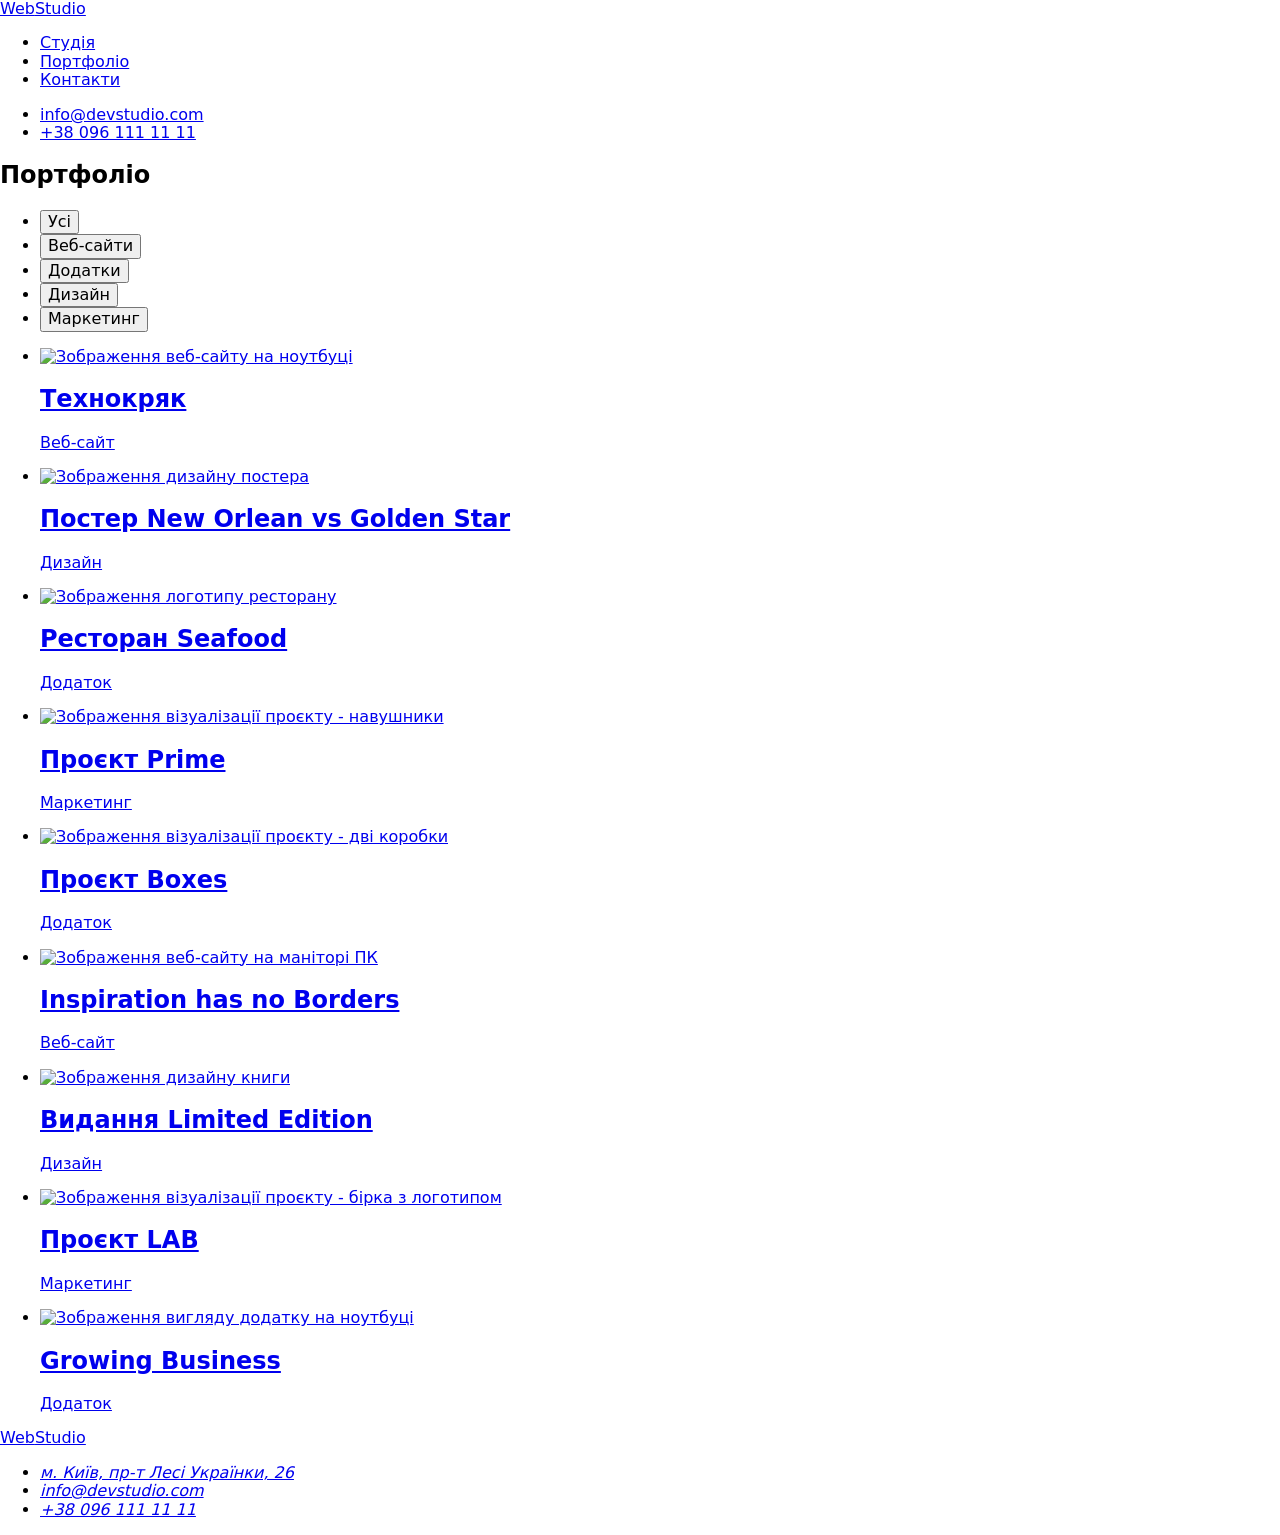
==== portfolio.html @ f7d29c05 "Create portfolio.html" ====
<!DOCTYPE html>
<html lang="uk">
  <head>
    <meta charset="UTF-8" />
    <meta http-equiv="X-UA-Compatible" content="IE=edge" />
    <meta name="viewport" content="width=device-width, initial-scale=1.0" />
    <title>Веб-студія сторінка портфоліо</title>
    <link
      href="https://fonts.googleapis.com/css2?family=Raleway:wght@700&family=Roboto:wght@400;500;700;900&display=swap"
      rel="stylesheet"
    />
    <link
      rel="stylesheet"
      href="https://cdnjs.cloudflare.com/ajax/libs/modern-normalize/1.1.0/modern-normalize.min.css"
      integrity="sha512-wpPYUAdjBVSE4KJnH1VR1HeZfpl1ub8YT/NKx4PuQ5NmX2tKuGu6U/JRp5y+Y8XG2tV+wKQpNHVUX03MfMFn9Q=="
      crossorigin="anonymous"
      referrerpolicy="no-referrer"
    />
    <link rel="stylesheet" href="./css/styles.css" />
  </head>
  <body>
    <header class="header">
      <div class="container site-header">
        <nav class="nav">
          <a href="./index.html" class="logo">Web<span class="logo-header">Studio</span></a>
          <ul class="site-nav">
            <li class="item"><a href="./index.html" class="link">Студія</a></li>
            <li class="item"><a href="./portfolio.html" class="link current">Портфоліо</a></li>
            <li class="item"><a href="#" class="link">Контакти</a></li>
          </ul>
        </nav>
        <ul class="header-contacts">
          <li class="item">
            <a href="mailto:info@devstudio.com" class="contacts">info@devstudio.com</a>
          </li>
          <li class="item"><a href="tel:+380961111111" class="contacts">+38 096 111 11 11</a></li>
        </ul>
      </div>
    </header>
    <main>
      <section class="section">
        <div class="container">
          <h1 class="visually-hidden">Портфоліо</h1>
          <ul class="portfolio-filter">
            <li><button type="button" class="filter-button">Усі</button></li>
            <li><button type="button" class="filter-button">Веб-сайти</button></li>
            <li><button type="button" class="filter-button">Додатки</button></li>
            <li><button type="button" class="filter-button">Дизайн</button></li>
            <li><button type="button" class="filter-button">Маркетинг</button></li>
          </ul>
          <ul class="portfolio-list">
            <li class="portfolio-card">
              <a href="#">
                <img
                  src="./images/portfolio1.jpg"
                  alt="Зображення веб-сайту на ноутбуці"
                  width="370"
                />
                <div class="portfolio-card-bottom">
                  <h2 class="title">Технокряк</h2>
                  <p class="text">Веб-сайт</p>
                </div>
              </a>
            </li>
            <li class="portfolio-card">
              <a href="#">
                <img src="./images/portfolio2.jpg" alt="Зображення дизайну постера" width="370" />
                <div class="portfolio-card-bottom">
                  <h2 class="title">Постер New Orlean vs Golden Star</h2>
                  <p class="text">Дизайн</p>
                </div>
              </a>
            </li>
            <li class="portfolio-card">
              <a href="#">
                <img
                  src="./images/portfolio3.jpg"
                  alt="Зображення логотипу ресторану"
                  width="370"
                />
                <div class="portfolio-card-bottom">
                  <h2 class="title">Ресторан Seafood</h2>
                  <p class="text">Додаток</p>
                </div>
              </a>
            </li>
            <li class="portfolio-card">
              <a href="#">
                <img
                  src="./images/portfolio4.jpg"
                  alt="Зображення візуалізації проєкту - навушники"
                  width="370"
                />
                <div class="portfolio-card-bottom">
                  <h2 class="title">Проєкт Prime</h2>
                  <p class="text">Маркетинг</p>
                </div>
              </a>
            </li>
            <li class="portfolio-card">
              <a href="#">
                <img
                  src="./images/portfolio5.jpg"
                  alt="Зображення візуалізації проєкту - дві коробки"
                  width="370"
                />
                <div class="portfolio-card-bottom">
                  <h2 class="title">Проєкт Boxes</h2>
                  <p class="text">Додаток</p>
                </div>
              </a>
            </li>
            <li class="portfolio-card">
              <a href="#">
                <img
                  src="./images/portfolio6.jpg"
                  alt="Зображення веб-сайту на маніторі ПК"
                  width="370"
                />
                <div class="portfolio-card-bottom">
                  <h2 class="title">Inspiration has no Borders</h2>
                  <p class="text">Веб-сайт</p>
                </div>
              </a>
            </li>
            <li class="portfolio-card">
              <a href="#">
                <img src="./images/portfolio7.jpg" alt="Зображення дизайну книги" width="370" />
                <div class="portfolio-card-bottom">
                  <h2 class="title">Видання Limited Edition</h2>
                  <p class="text">Дизайн</p>
                </div>
              </a>
            </li>
            <li class="portfolio-card">
              <a href="#">
                <img
                  src="./images/portfolio8.jpg"
                  alt="Зображення візуалізації проєкту - бірка з логотипом"
                  width="370"
                />
                <div class="portfolio-card-bottom">
                  <h2 class="title">Проєкт LAB</h2>
                  <p class="text">Маркетинг</p>
                </div>
              </a>
            </li>
            <li class="portfolio-card">
              <a href="#">
                <img
                  src="./images/portfolio9.jpg"
                  alt="Зображення вигляду додатку на ноутбуці"
                  width="370"
                />
                <div class="portfolio-card-bottom">
                  <h2 class="title">Growing Business</h2>
                  <p class="text">Додаток</p>
                </div>
              </a>
            </li>
          </ul>
        </div>
      </section>
    </main>
    <footer>
      <div class="container">
        <a href="./index.html" class="logo">Web<span class="logo-footer">Studio</span></a>
        <address>
          <ul class="footer-contacts">
            <li>
              <a
                href="https://goo.gl/maps/CPtrU1FHBa2aNyZL9"
                target="_blank"
                rel="noopener noreferrer nofollow"
                class="address"
                >м. Київ, пр-т Лесі Українки, 26
              </a>
            </li>
            <li>
              <a href="mailto:info@devstudio.com" class="mailo">info@devstudio.com</a>
            </li>
            <li>
              <a href="tel:+380961111111" class="tel">+38 096 111 11 11</a>
            </li>
          </ul>
        </address>
      </div>
    </footer>
  </body>
</html>
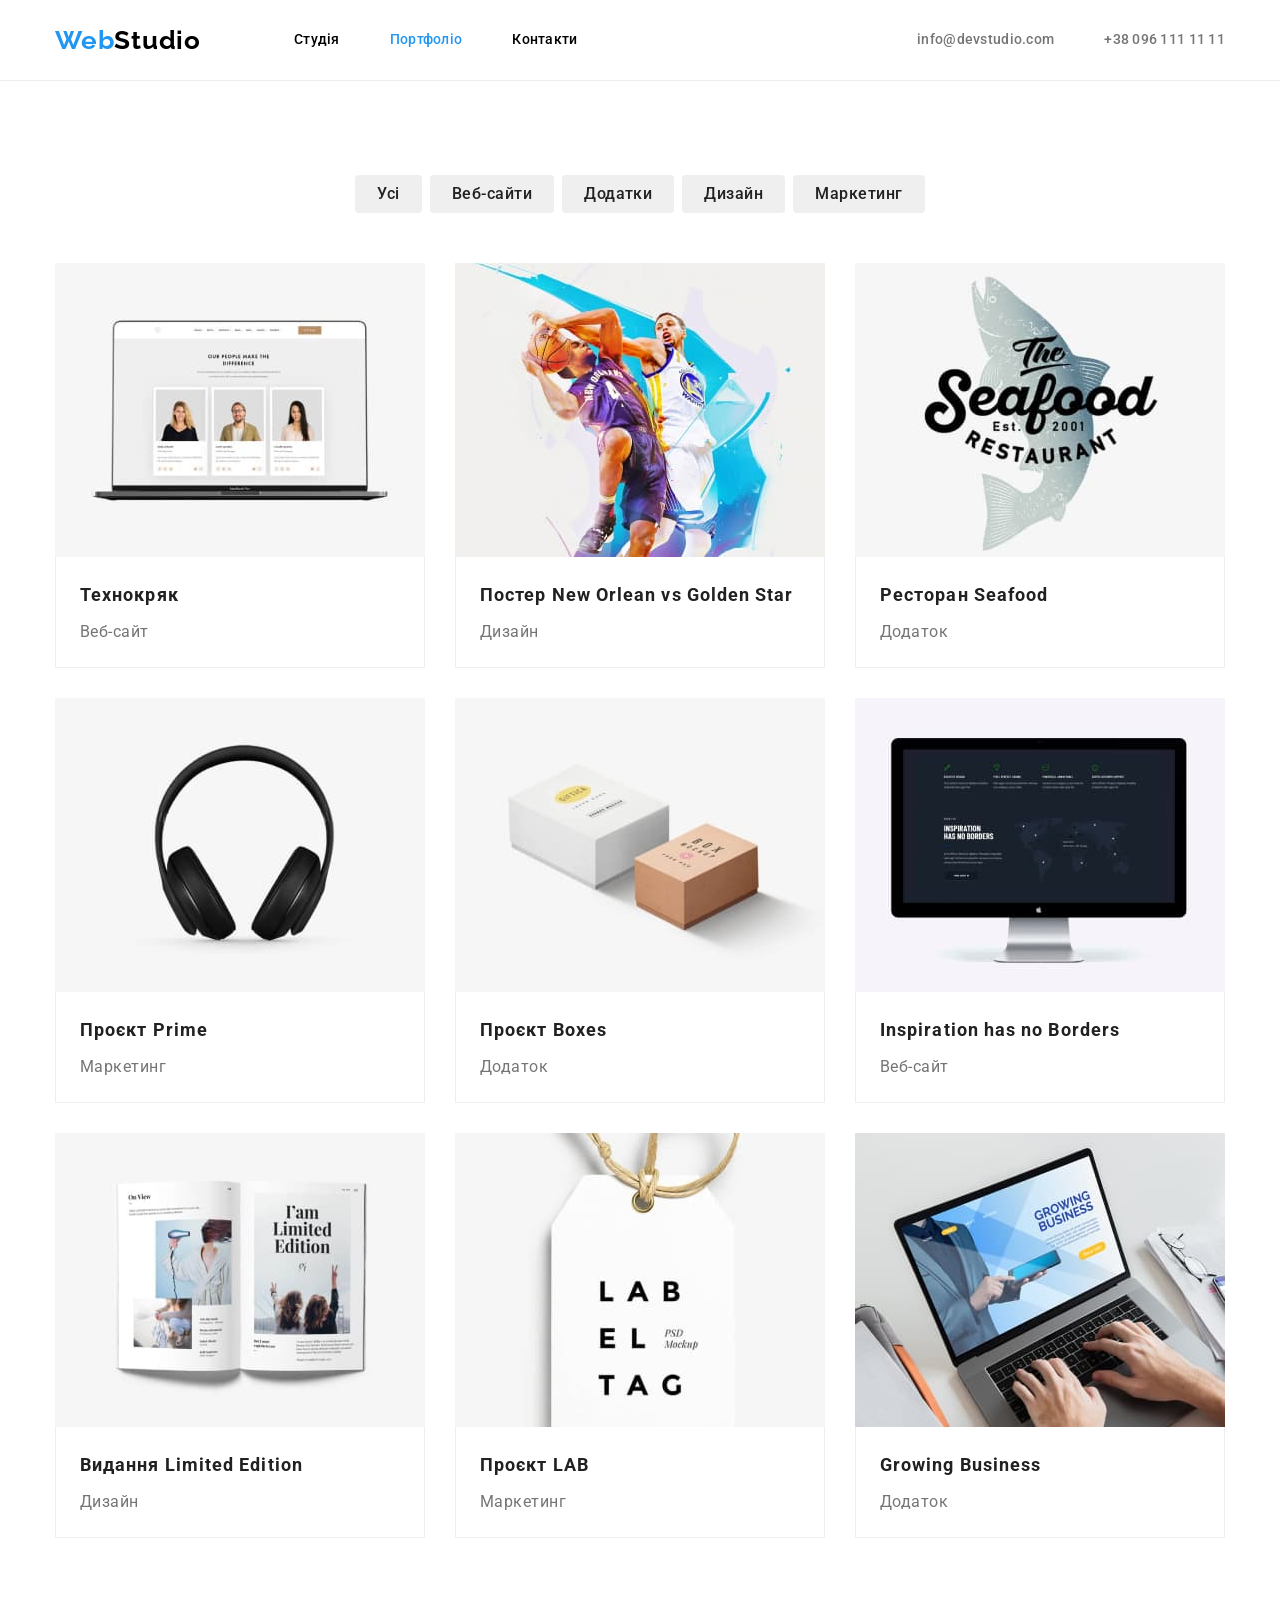
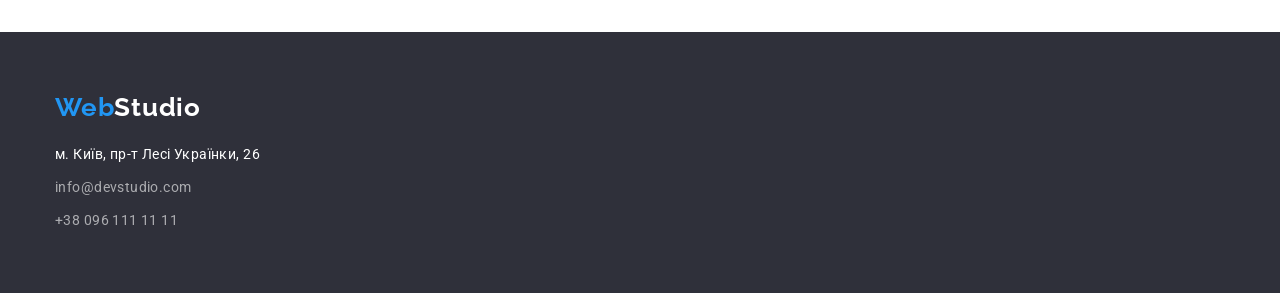
==== commit e86b6bce: "Update portfolio.html" ====
--- a/portfolio.html
+++ b/portfolio.html
@@ -50,7 +50,7 @@
           </ul>
           <ul class="portfolio-list">
             <li class="portfolio-card">
-              <a href="#">
+              <a href="#" class="portfolio-card-link">
                 <img
                   src="./images/portfolio1.jpg"
                   alt="Зображення веб-сайту на ноутбуці"
@@ -63,7 +63,7 @@
               </a>
             </li>
             <li class="portfolio-card">
-              <a href="#">
+              <a href="#" class="portfolio-card-link">
                 <img src="./images/portfolio2.jpg" alt="Зображення дизайну постера" width="370" />
                 <div class="portfolio-card-bottom">
                   <h2 class="title">Постер New Orlean vs Golden Star</h2>
@@ -72,7 +72,7 @@
               </a>
             </li>
             <li class="portfolio-card">
-              <a href="#">
+              <a href="#" class="portfolio-card-link">
                 <img
                   src="./images/portfolio3.jpg"
                   alt="Зображення логотипу ресторану"
@@ -85,7 +85,7 @@
               </a>
             </li>
             <li class="portfolio-card">
-              <a href="#">
+              <a href="#" class="portfolio-card-link">
                 <img
                   src="./images/portfolio4.jpg"
                   alt="Зображення візуалізації проєкту - навушники"
@@ -98,7 +98,7 @@
               </a>
             </li>
             <li class="portfolio-card">
-              <a href="#">
+              <a href="#" class="portfolio-card-link">
                 <img
                   src="./images/portfolio5.jpg"
                   alt="Зображення візуалізації проєкту - дві коробки"
@@ -111,7 +111,7 @@
               </a>
             </li>
             <li class="portfolio-card">
-              <a href="#">
+              <a href="#" class="portfolio-card-link">
                 <img
                   src="./images/portfolio6.jpg"
                   alt="Зображення веб-сайту на маніторі ПК"
@@ -124,7 +124,7 @@
               </a>
             </li>
             <li class="portfolio-card">
-              <a href="#">
+              <a href="#" class="portfolio-card-link">
                 <img src="./images/portfolio7.jpg" alt="Зображення дизайну книги" width="370" />
                 <div class="portfolio-card-bottom">
                   <h2 class="title">Видання Limited Edition</h2>
@@ -133,7 +133,7 @@
               </a>
             </li>
             <li class="portfolio-card">
-              <a href="#">
+              <a href="#" class="portfolio-card-link">
                 <img
                   src="./images/portfolio8.jpg"
                   alt="Зображення візуалізації проєкту - бірка з логотипом"
@@ -146,7 +146,7 @@
               </a>
             </li>
             <li class="portfolio-card">
-              <a href="#">
+              <a href="#" class="portfolio-card-link">
                 <img
                   src="./images/portfolio9.jpg"
                   alt="Зображення вигляду додатку на ноутбуці"
--- a/css/styles.css
+++ b/css/styles.css
@@ -0,0 +1,448 @@
+/* common css */
+
+
+:root {
+    --accent-color: #2196F3;
+    --main-color-text: #212121;
+    --secondary-color-text: #757575;
+    --logo-color-text: #000000;
+    --white-color-text: #FFFFFF;
+    --main-color-bg: #FFFFFF;
+    --secondary-color-bg: #F5F4FA;
+    --footer-color-bg: #2F303A;
+    --active-button: #188CE8;
+    --card-border-color: #EEEEEE;
+    --hero-color-bg: #C4C4C4;
+    --contacts-footer: rgba(255, 255, 255, 0.6);
+}
+
+body {
+    font-family: 'Roboto', sans-serif;
+    background-color: var(--main-color-bg);
+    color: var(--secondary-color-text)
+}
+
+/* reset */
+p,
+h1,
+h2,
+h3,
+h4,
+h5,
+h6 {
+    margin: 0;
+}
+
+ul,
+ol {
+    margin: 0;
+    padding-left: 0;
+}
+
+img {
+    display: block;
+    max-width: 100%;
+    height: auto;
+}
+/* ----- */
+
+.container {
+    width: 1200px;
+    padding-left: 15px;
+    padding-right: 15px;
+    margin: 0 auto;
+}
+
+.logo {
+    font-family: 'Raleway';
+    font-style: normal;
+    font-weight: 700;
+    font-size: 26px;
+    line-height: 1.19;
+    letter-spacing: 0.03em;
+    color: var(--accent-color);
+}
+.logo-header {
+    color: var(--logo-color-text);
+}
+.logo-footer {
+    color: var(--white-color-text);
+}
+
+.visually-hidden {
+    position: absolute;
+    white-space: nowrap;
+    width: 1px;
+    height: 1px;
+    overflow: hidden;
+    border: 0;
+    padding: 0;
+    clip: rect(0 0 0 0);
+    clip-path: inset(50%);
+    margin: -1px;
+}
+
+ul {
+    list-style: none;
+}
+
+a {
+    text-decoration: none;
+}
+
+button {
+    display: inline-block;
+    border-radius: 4px;
+    font-family: inherit;
+    cursor: pointer;
+    border: transparent;
+}
+
+.section {
+    padding-top: 94px;
+    padding-bottom: 94px;
+}
+
+
+/* site nav */
+
+
+.link {
+    font-style: normal;
+    font-weight: 500;
+    font-size: 14px;
+    line-height: 1.14;
+    letter-spacing: 0.02em;
+}
+
+.nav {
+    display: flex;
+    align-items: center;
+}
+
+.site-nav {
+    display: flex;
+    margin-left: 93px;
+    
+}
+
+.site-nav .item {
+    margin-right: 50px;
+}
+
+.site-nav .item:last-child {
+    margin-right: 0;
+}
+
+.site-nav .link {
+    display: block;
+    padding-top: 32px;
+    padding-bottom: 32px;
+    color: var(--logo-color-text);
+}
+
+.site-nav .link:hover,
+.site-nav .link:focus {
+    color: var(--accent-color);
+}
+
+.site-nav .link.current {
+    color: var(--accent-color);
+} 
+
+.header {
+    border-bottom: 1px solid #ECECEC;
+}
+
+.site-header {
+    display: flex; 
+}
+
+.header-contacts {
+    display: flex;
+    margin-left: auto;
+}
+
+.header-contacts .item:not(:last-child) {
+    margin-right: 50px;
+}
+
+.header-contacts .contacts {
+    display: block;
+    padding-top: 32px;
+    padding-bottom: 32px;
+    font-style: normal;
+    font-weight: 500;
+    font-size: 14px;
+    line-height: 1.14;
+    letter-spacing: 0.02em;
+    color: var(--secondary-color-text);
+}
+.header-contacts .contacts:hover,
+.header-contacts .contacts:focus {
+    color: var(--accent-color);
+}
+
+footer {
+    padding-top: 60px;
+    padding-bottom: 60px;
+    background-color: var(--footer-color-bg);
+}
+
+address {
+    margin-top: 20px;
+    font-style: normal;
+}
+
+.footer-contacts .address {
+    font-size: 14px;
+    line-height: 1.71;
+    letter-spacing: 0.03em;
+    color: var(--white-color-text);
+}
+
+.footer-contacts .address:hover,
+.footer-contacts .address:focus {
+    color: var(--accent-color);
+}
+
+.footer-contacts .mailo,
+.footer-contacts .tel {
+    display: block;
+    margin-top: 9px;
+    font-size: 14px;
+    line-height: 1.71;
+    letter-spacing: 0.03em;
+    color: var(--contacts-footer);
+}
+
+.footer-contacts .mailo:hover,
+.footer-contacts .mailo:focus {
+    color: var(--accent-color);
+}
+
+.footer-contacts .tel:hover,
+.footer-contacts .tel:focus {
+    color: var(--accent-color);
+}
+
+.footer {
+    display: flex;
+    align-items: center;
+
+}
+
+.socials {
+    margin-left: 70px;
+}
+
+.socials-invite {
+    margin-bottom: 20px;
+    font-style: normal;
+    font-weight: 700;
+    font-size: 14px;
+    line-height: 16px;
+    letter-spacing: 0.03em;
+    text-transform: uppercase;
+    color: var(--white-color-text)
+}
+
+.socials-list {
+    display: flex;
+    gap: 10px;
+}
+
+/* index.html css */
+
+.hero {
+    text-align: center;   
+}
+
+.hero > .overlay {
+    max-width: 1600px;
+    min-height: 600px;
+    margin-left: auto;
+    margin-right: auto;
+    background: var(--hero-color-bg);
+    background-image: linear-gradient(to right, rgba(47, 48, 58, 0.4), rgba(47, 48, 58, 0.4)), url("../images/hero.jpg");     
+}
+
+.container.hero-center {
+    padding: 200px 0;
+    max-width: 696px;
+    
+}
+
+.hero-title {
+    margin-bottom: 30px;
+    font-style: normal;
+    font-weight: 900;
+    font-size: 44px;
+    line-height: 1.36;
+    letter-spacing: 0.06em;
+    text-transform: uppercase;
+    text-align: center;
+    color: var(--white-color-text);
+}
+
+.hero-button {
+    padding: 10px 32px;
+    font-style: normal;
+    font-weight: 700;
+    font-size: 16px;
+    line-height: 1.88; 
+    text-align: center;
+    letter-spacing: 0.06em;
+    background-color: var(--accent-color);
+    color: var(--white-color-text);
+}
+
+.hero-button:hover,
+.hero-button:focus {
+    background-color: var(--active-button);
+}
+
+.section-feutures {
+    padding-top: 94px;
+    padding-bottom: 0;
+}
+
+.section-title {
+    margin-bottom: 50px;
+    font-style: normal;
+    font-weight: 700;
+    font-size: 36px;
+    line-height: 1.17;
+    text-align: center;
+    letter-spacing: 0.03em;
+    color: var(--main-color-text);
+}
+
+.feutures-list {
+    display: flex;
+    justify-content: space-between;
+}
+
+.feutures-list-item {
+    max-width: 270px;
+}
+
+.feutures-list .title {
+    margin-bottom: 10px;
+    font-style: normal;
+    font-weight: 700;
+    font-size: 14px;
+    line-height: 1.14;
+    letter-spacing: 0.03em;
+    text-transform: uppercase;
+    color: var(--main-color-text);
+}
+
+.feutures-list .text {
+    font-size: 14px;
+    line-height: 1.71;
+    letter-spacing: 0.03em;
+}
+
+.presentation {
+    display: flex;
+    justify-content: space-between;
+}
+
+.team {
+    background-color: var(--secondary-color-bg);
+}
+
+.team-list {
+    display: flex;
+    gap: 30px
+}
+
+.team-member {
+    flex-basis: calc((100% - 90) / 4);
+    box-shadow: 0px 1px 3px rgba(0, 0, 0, 0.12), 0px 1px 1px rgba(0, 0, 0, 0.14), 0px 2px 1px rgba(0, 0, 0, 0.2);
+    border-radius: 0px 0px 4px 4px;
+    background-color: var(--main-color-bg);
+}
+
+.team-member-discr {
+    padding-top: 30px;
+    padding-bottom: 30px;
+}
+
+.team-list .title {
+    margin-bottom: 10px;
+    font-style: normal;
+    font-weight: 500;
+    font-size: 16px;
+    line-height: 19px;
+    text-align: center;
+    letter-spacing: 0.03em;
+    color: var(--main-color-text);
+}
+
+.team-list .text {
+    font-size: 16px;
+    line-height: 19px;
+    text-align: center;
+    letter-spacing: 0.03em;
+}
+
+/* portfolio.html css */
+
+.portfolio-filter {
+    display: flex;
+    justify-content: center;
+    gap: 8px;
+    margin-bottom: 50px;   
+}
+
+.filter-button {
+    padding: 6px 22px;
+    font-style: normal;
+    font-weight: 500;
+    font-size: 16px;
+    line-height: 1.63;
+    text-align: center;
+    letter-spacing: 0.03em;
+    color: var(--main-color-text);
+}
+
+.filter-button:hover,
+.filter-button:focus {
+    background-color: var(--accent-color);
+    color: var(--white-color-text);
+}
+
+.portfolio-list {
+    display: flex;
+    flex-wrap: wrap;
+    gap: 30px;
+}
+
+.portfolio-card {
+    flex-basis: calc((100% - 60px) / 3);
+}
+
+.portfolio-list .title {
+    margin-bottom: 4px;
+    font-weight: 700;
+    font-size: 18px;
+    line-height: 2.00;
+    letter-spacing: 0.06em;
+    color: var(--main-color-text);
+}
+
+.portfolio-list .text {
+    font-size: 16px;
+    line-height: 1.88;
+    letter-spacing: 0.03em;
+    color: var(--secondary-color-text);
+}
+
+.portfolio-card-bottom {
+    padding: 20px 24px;
+    border-left: 1px solid var(--card-border-color);
+    border-right: 1px solid var(--card-border-color);
+    border-bottom: 1px solid var(--card-border-color);
+}
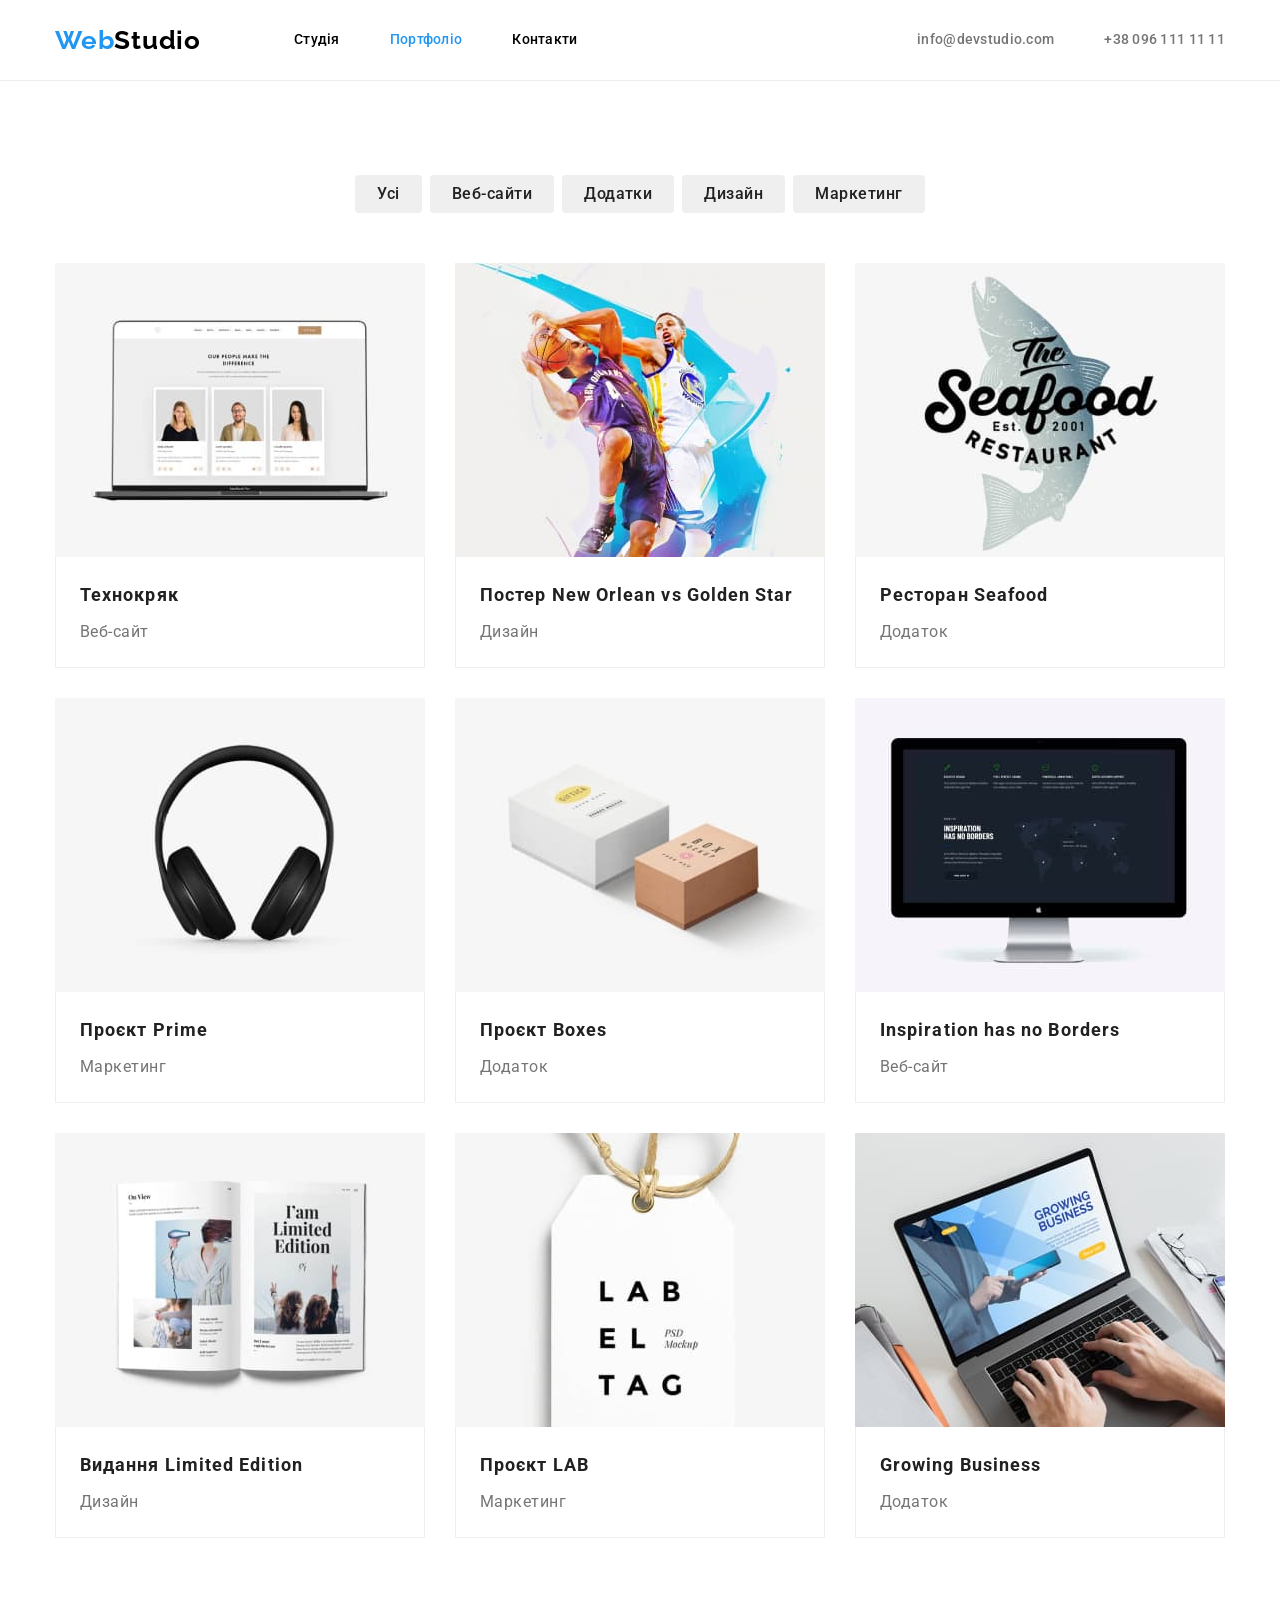
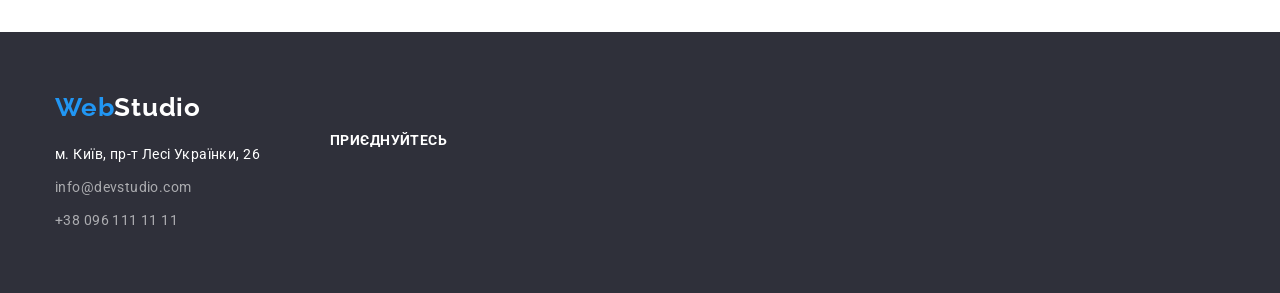
==== commit b5838e6b: "Update portfolio.html" ====
--- a/portfolio.html
+++ b/portfolio.html
@@ -51,11 +51,7 @@
           <ul class="portfolio-list">
             <li class="portfolio-card">
               <a href="#" class="portfolio-card-link">
-                <img
-                  src="./images/portfolio1.jpg"
-                  alt="Зображення веб-сайту на ноутбуці"
-                  width="370"
-                />
+                <img src="./images/portfolio1.jpg" alt="Зображення веб-сайту на ноутбуці" width="370" />
                 <div class="portfolio-card-bottom">
                   <h2 class="title">Технокряк</h2>
                   <p class="text">Веб-сайт</p>
@@ -73,11 +69,7 @@
             </li>
             <li class="portfolio-card">
               <a href="#" class="portfolio-card-link">
-                <img
-                  src="./images/portfolio3.jpg"
-                  alt="Зображення логотипу ресторану"
-                  width="370"
-                />
+                <img src="./images/portfolio3.jpg" alt="Зображення логотипу ресторану" width="370" />
                 <div class="portfolio-card-bottom">
                   <h2 class="title">Ресторан Seafood</h2>
                   <p class="text">Додаток</p>
@@ -86,11 +78,7 @@
             </li>
             <li class="portfolio-card">
               <a href="#" class="portfolio-card-link">
-                <img
-                  src="./images/portfolio4.jpg"
-                  alt="Зображення візуалізації проєкту - навушники"
-                  width="370"
-                />
+                <img src="./images/portfolio4.jpg" alt="Зображення візуалізації проєкту - навушники" width="370" />
                 <div class="portfolio-card-bottom">
                   <h2 class="title">Проєкт Prime</h2>
                   <p class="text">Маркетинг</p>
@@ -99,11 +87,7 @@
             </li>
             <li class="portfolio-card">
               <a href="#" class="portfolio-card-link">
-                <img
-                  src="./images/portfolio5.jpg"
-                  alt="Зображення візуалізації проєкту - дві коробки"
-                  width="370"
-                />
+                <img src="./images/portfolio5.jpg" alt="Зображення візуалізації проєкту - дві коробки" width="370" />
                 <div class="portfolio-card-bottom">
                   <h2 class="title">Проєкт Boxes</h2>
                   <p class="text">Додаток</p>
@@ -112,11 +96,7 @@
             </li>
             <li class="portfolio-card">
               <a href="#" class="portfolio-card-link">
-                <img
-                  src="./images/portfolio6.jpg"
-                  alt="Зображення веб-сайту на маніторі ПК"
-                  width="370"
-                />
+                <img src="./images/portfolio6.jpg" alt="Зображення веб-сайту на маніторі ПК" width="370" />
                 <div class="portfolio-card-bottom">
                   <h2 class="title">Inspiration has no Borders</h2>
                   <p class="text">Веб-сайт</p>
@@ -147,11 +127,7 @@
             </li>
             <li class="portfolio-card">
               <a href="#" class="portfolio-card-link">
-                <img
-                  src="./images/portfolio9.jpg"
-                  alt="Зображення вигляду додатку на ноутбуці"
-                  width="370"
-                />
+                <img src="./images/portfolio9.jpg" alt="Зображення вигляду додатку на ноутбуці" width="370" />
                 <div class="portfolio-card-bottom">
                   <h2 class="title">Growing Business</h2>
                   <p class="text">Додаток</p>
@@ -163,27 +139,62 @@
       </section>
     </main>
     <footer>
-      <div class="container">
-        <a href="./index.html" class="logo">Web<span class="logo-footer">Studio</span></a>
-        <address>
-          <ul class="footer-contacts">
-            <li>
-              <a
-                href="https://goo.gl/maps/CPtrU1FHBa2aNyZL9"
-                target="_blank"
-                rel="noopener noreferrer nofollow"
-                class="address"
-                >м. Київ, пр-т Лесі Українки, 26
-              </a>
-            </li>
-            <li>
-              <a href="mailto:info@devstudio.com" class="mailo">info@devstudio.com</a>
-            </li>
-            <li>
-              <a href="tel:+380961111111" class="tel">+38 096 111 11 11</a>
-            </li>
-          </ul>
-        </address>
+      <div class="container footer">
+        <div>
+          <a href="./index.html" class="logo">Web<span class="logo-footer">Studio</span></a>
+          <address>
+            <ul class="footer-contacts">
+              <li>
+                <a
+                  href="https://goo.gl/maps/CPtrU1FHBa2aNyZL9"
+                  target="_blank"
+                  rel="noopener noreferrer nofollow"
+                  class="contacts address"
+                  >м. Київ, пр-т Лесі Українки, 26
+                </a>
+              </li>
+              <li>
+                <a href="mailto:info@devstudio.com" class="contacts mailo">info@devstudio.com</a>
+              </li>
+              <li>
+                <a href="tel:+380961111111" class="contacts tel">+38 096 111 11 11</a>
+              </li>
+            </ul>
+          </address>
+        </div>
+        <div class="socials">
+          <p class="socials-invite">Приєднуйтесь</p>
+          <ul class="socials-list">
+            <li class="cosials-item-footer">
+              <a href="#" aria-label="Посилання на Instagram" class="cosials-link-footer">
+                <svg class="footer-icon" width="20" height="20">
+                  <use href="./images/sprite.svg#icon-instagram"></use>
+                </svg>
+              </a>
+            </li>
+            <li class="cosials-item-footer">
+              <a href="#" aria-label="Посилання на Twitter" class="cosials-link-footer">
+                <svg class="footer-icon" width="20" height="20">
+                  <use href="./images/sprite.svg#icon-twitter"></use>
+                </svg>
+              </a>
+            </li>
+            <li class="cosials-item-footer">
+              <a href="#" aria-label="Посилання на Facebook" class="cosials-link-footer">
+                <svg class="footer-icon" width="20" height="20">
+                  <use href="./images/sprite.svg#icon-facebook"></use>
+                </svg>
+              </a>
+            </li>
+            <li class="cosials-item-footer">
+              <a href="#" aria-label="Посилання на Linkedin" class="cosials-link-footer">
+                <svg class="footer-icon" width="20" height="20">
+                  <use href="./images/sprite.svg#icon-linkedin"></use>
+                </svg>
+              </a>
+            </li>
+          </ul>
+        </div>
       </div>
     </footer>
   </body>
--- a/css/styles.css
+++ b/css/styles.css
@@ -327,6 +327,15 @@
     max-width: 270px;
 }
 
+.feutures-list-item::before {
+    display: block;
+    margin-bottom: 30px;
+    content: "";
+    height: 120px;
+    background-color: var(--secondary-color-bg);
+    
+}
+
 .feutures-list .title {
     margin-bottom: 10px;
     font-style: normal;
@@ -412,6 +421,7 @@
 .filter-button:focus {
     background-color: var(--accent-color);
     color: var(--white-color-text);
+    box-shadow: 0px 3px 1px rgba(0, 0, 0, 0.1), 0px 1px 2px rgba(0, 0, 0, 0.08), 0px 2px 2px rgba(0, 0, 0, 0.12);
 }
 
 .portfolio-list {
@@ -422,6 +432,14 @@
 
 .portfolio-card {
     flex-basis: calc((100% - 60px) / 3);
+}
+
+.portfolio-card-link {
+    display: inline-block;
+}
+
+.portfolio-card-link:hover {
+    box-shadow: 0px 1px 1px rgba(0, 0, 0, 0.12), 0px 4px 4px rgba(0, 0, 0, 0.06), 1px 4px 6px rgba(0, 0, 0, 0.16);
 }
 
 .portfolio-list .title {
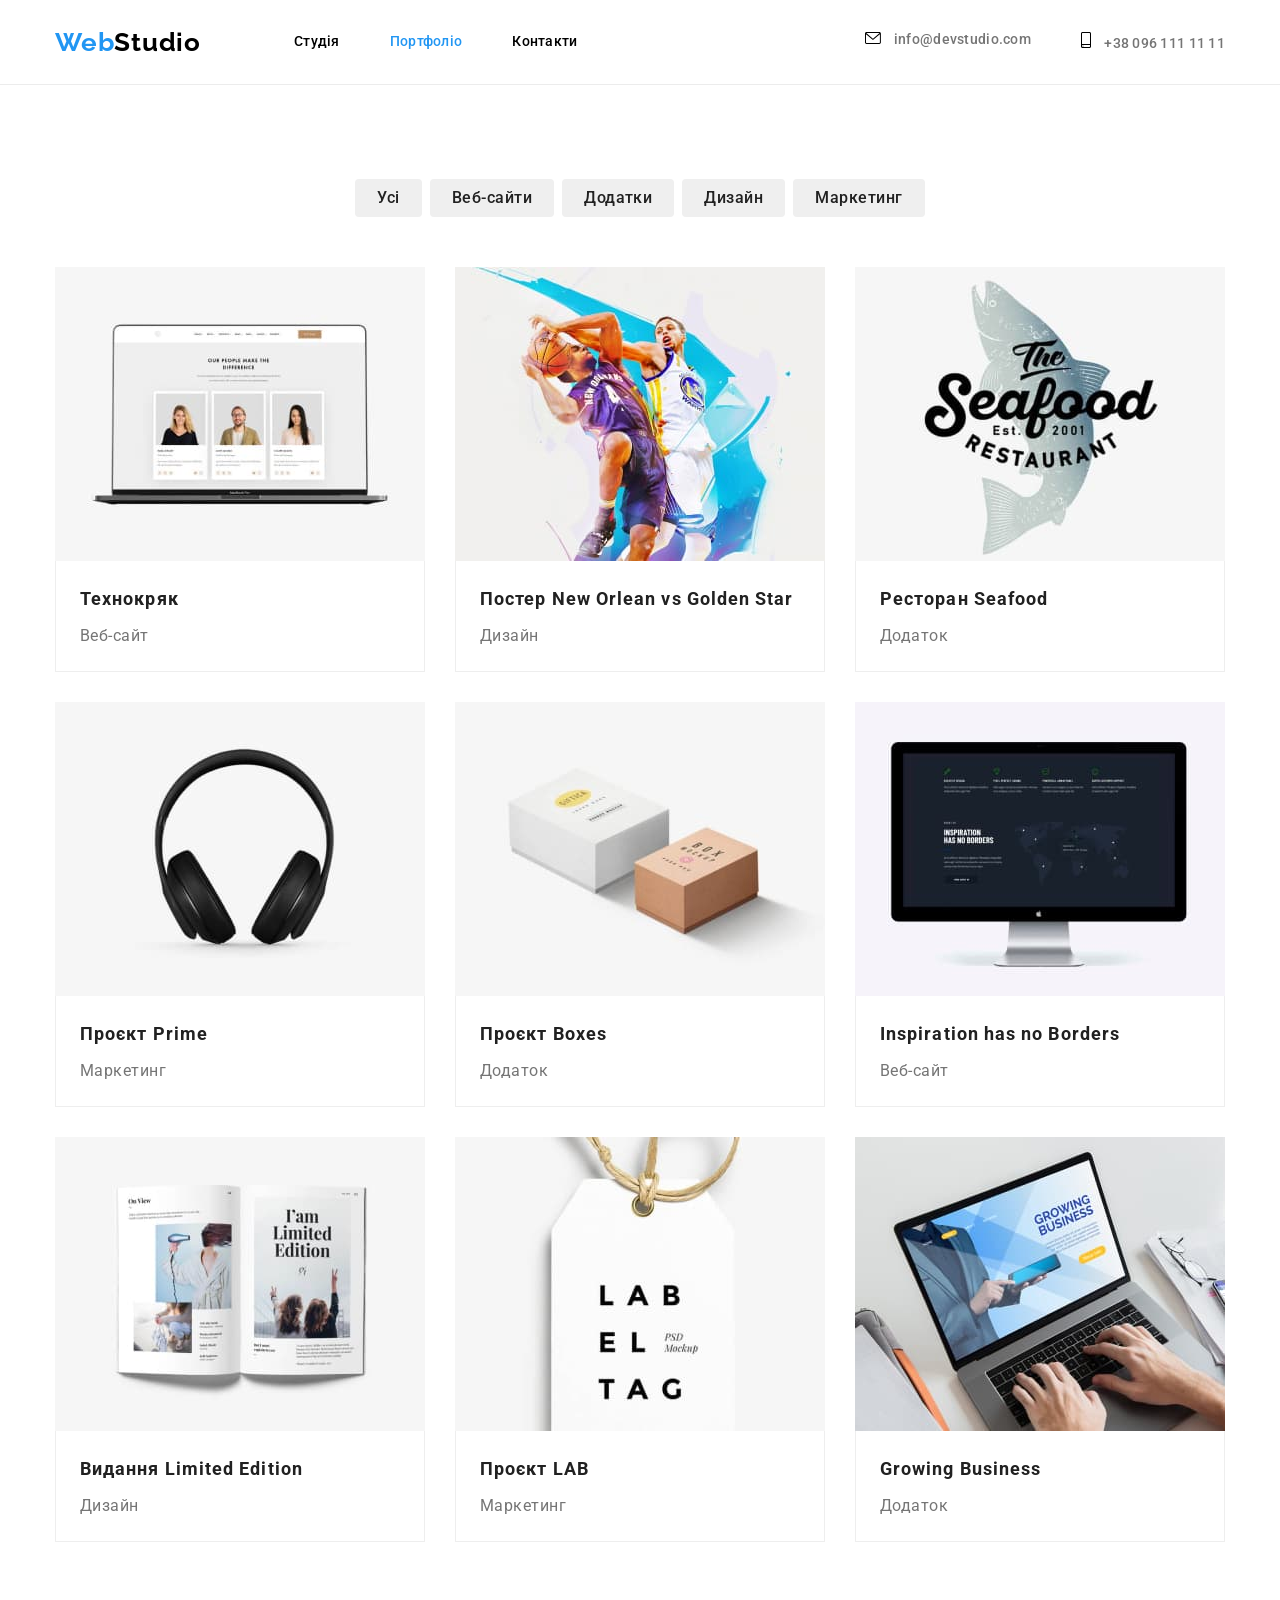
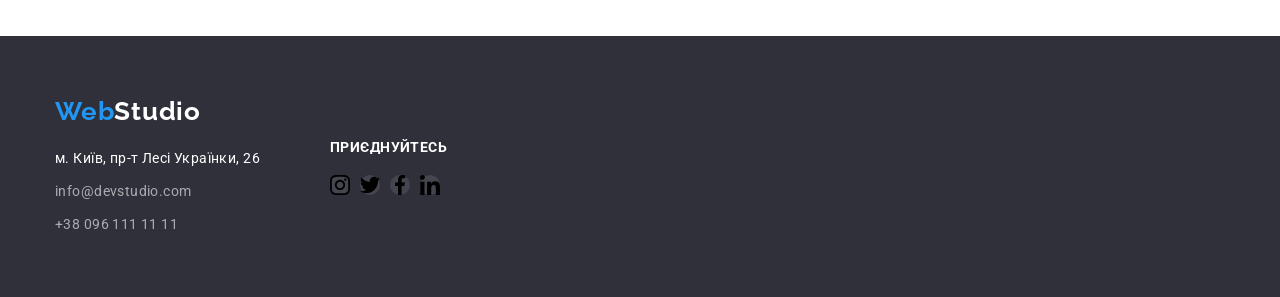
==== commit c5b77bb5: "Update portfolio.html" ====
--- a/portfolio.html
+++ b/portfolio.html
@@ -31,9 +31,21 @@
         </nav>
         <ul class="header-contacts">
           <li class="item">
-            <a href="mailto:info@devstudio.com" class="contacts">info@devstudio.com</a>
+            <a href="mailto:info@devstudio.com" class="contacts">
+              <svg class="header-contacts-icon" width="16" height="12">
+                <use href="./images/sprite.svg#icon-envelope"></use>
+              </svg>
+              info@devstudio.com
+            </a>
           </li>
-          <li class="item"><a href="tel:+380961111111" class="contacts">+38 096 111 11 11</a></li>
+          <li class="item">
+            <a href="tel:+380961111111" class="contacts">
+              <svg class="header-contacts-icon" width="10" height="16">
+                <use href="./images/sprite.svg#icon-smartphone"></use>
+              </svg>
+              +38 096 111 11 11
+            </a>
+          </li>
         </ul>
       </div>
     </header>
@@ -165,30 +177,30 @@
         <div class="socials">
           <p class="socials-invite">Приєднуйтесь</p>
           <ul class="socials-list">
-            <li class="cosials-item-footer">
+            <li class="cosials-item">
               <a href="#" aria-label="Посилання на Instagram" class="cosials-link-footer">
-                <svg class="footer-icon" width="20" height="20">
+                <svg class="cosials-icon-footer" width="20" height="20">
                   <use href="./images/sprite.svg#icon-instagram"></use>
                 </svg>
               </a>
             </li>
-            <li class="cosials-item-footer">
+            <li class="cosials-item">
               <a href="#" aria-label="Посилання на Twitter" class="cosials-link-footer">
-                <svg class="footer-icon" width="20" height="20">
+                <svg class="cosials-icon-footer" width="20" height="20">
                   <use href="./images/sprite.svg#icon-twitter"></use>
                 </svg>
               </a>
             </li>
-            <li class="cosials-item-footer">
+            <li class="cosials-item">
               <a href="#" aria-label="Посилання на Facebook" class="cosials-link-footer">
-                <svg class="footer-icon" width="20" height="20">
+                <svg class="cosials-icon-footer" width="20" height="20">
                   <use href="./images/sprite.svg#icon-facebook"></use>
                 </svg>
               </a>
             </li>
-            <li class="cosials-item-footer">
+            <li class="cosials-item">
               <a href="#" aria-label="Посилання на Linkedin" class="cosials-link-footer">
-                <svg class="footer-icon" width="20" height="20">
+                <svg class="cosials-icon-footer" width="20" height="20">
                   <use href="./images/sprite.svg#icon-linkedin"></use>
                 </svg>
               </a>
--- a/css/styles.css
+++ b/css/styles.css
@@ -183,6 +183,11 @@
     color: var(--accent-color);
 }
 
+.header-contacts-icon {
+    margin-right: 10px;
+}
+
+
 footer {
     padding-top: 60px;
     padding-bottom: 60px;
@@ -251,6 +256,31 @@
     display: flex;
     gap: 10px;
 }
+
+.cosials-item-footer {
+    width: 44px;
+    height: 44px;
+}
+
+.cosials-link-footer {
+    display: flex;
+    align-items: center;
+    justify-content: center;
+    width: 100%;
+    height: 100%;
+    background-color: rgba(255, 255, 255, 0.1);
+    border-radius: 50%;
+}
+
+.footer-icon {
+    fill: var(--white-color-text);
+}
+
+.cosials-link-footer:hover,
+.cosials-link-footer:focus {
+    background-color: var(--accent-color);
+}
+
 
 /* index.html css */
 
@@ -397,6 +427,35 @@
     letter-spacing: 0.03em;
 }
 
+.clients-list {
+    display: flex;
+    gap: 30px;
+}
+.clients-logo {
+    flex-basis: calc((100% -150px) / 6);
+    height: 92px;
+}
+.logo-link {
+    display: flex;
+    align-items: center;
+    justify-content: center;
+    width: 100%;
+    height: 100%;
+    border: 1px solid #AFB1B8;
+    border-radius: 4px;
+}
+.logo-icon {
+    fill: #AFB1B8;
+}
+.logo-link:hover {
+    border-color: var(--accent-color);
+}
+.logo-link:hover .logo-icon,
+.logo-link:focus .logo-icon {
+    fill: var(--accent-color);
+}
+
+
 /* portfolio.html css */
 
 .portfolio-filter {
@@ -438,7 +497,8 @@
     display: inline-block;
 }
 
-.portfolio-card-link:hover {
+.portfolio-card-link:hover,
+.portfolio-card-link:focus {
     box-shadow: 0px 1px 1px rgba(0, 0, 0, 0.12), 0px 4px 4px rgba(0, 0, 0, 0.06), 1px 4px 6px rgba(0, 0, 0, 0.16);
 }
 
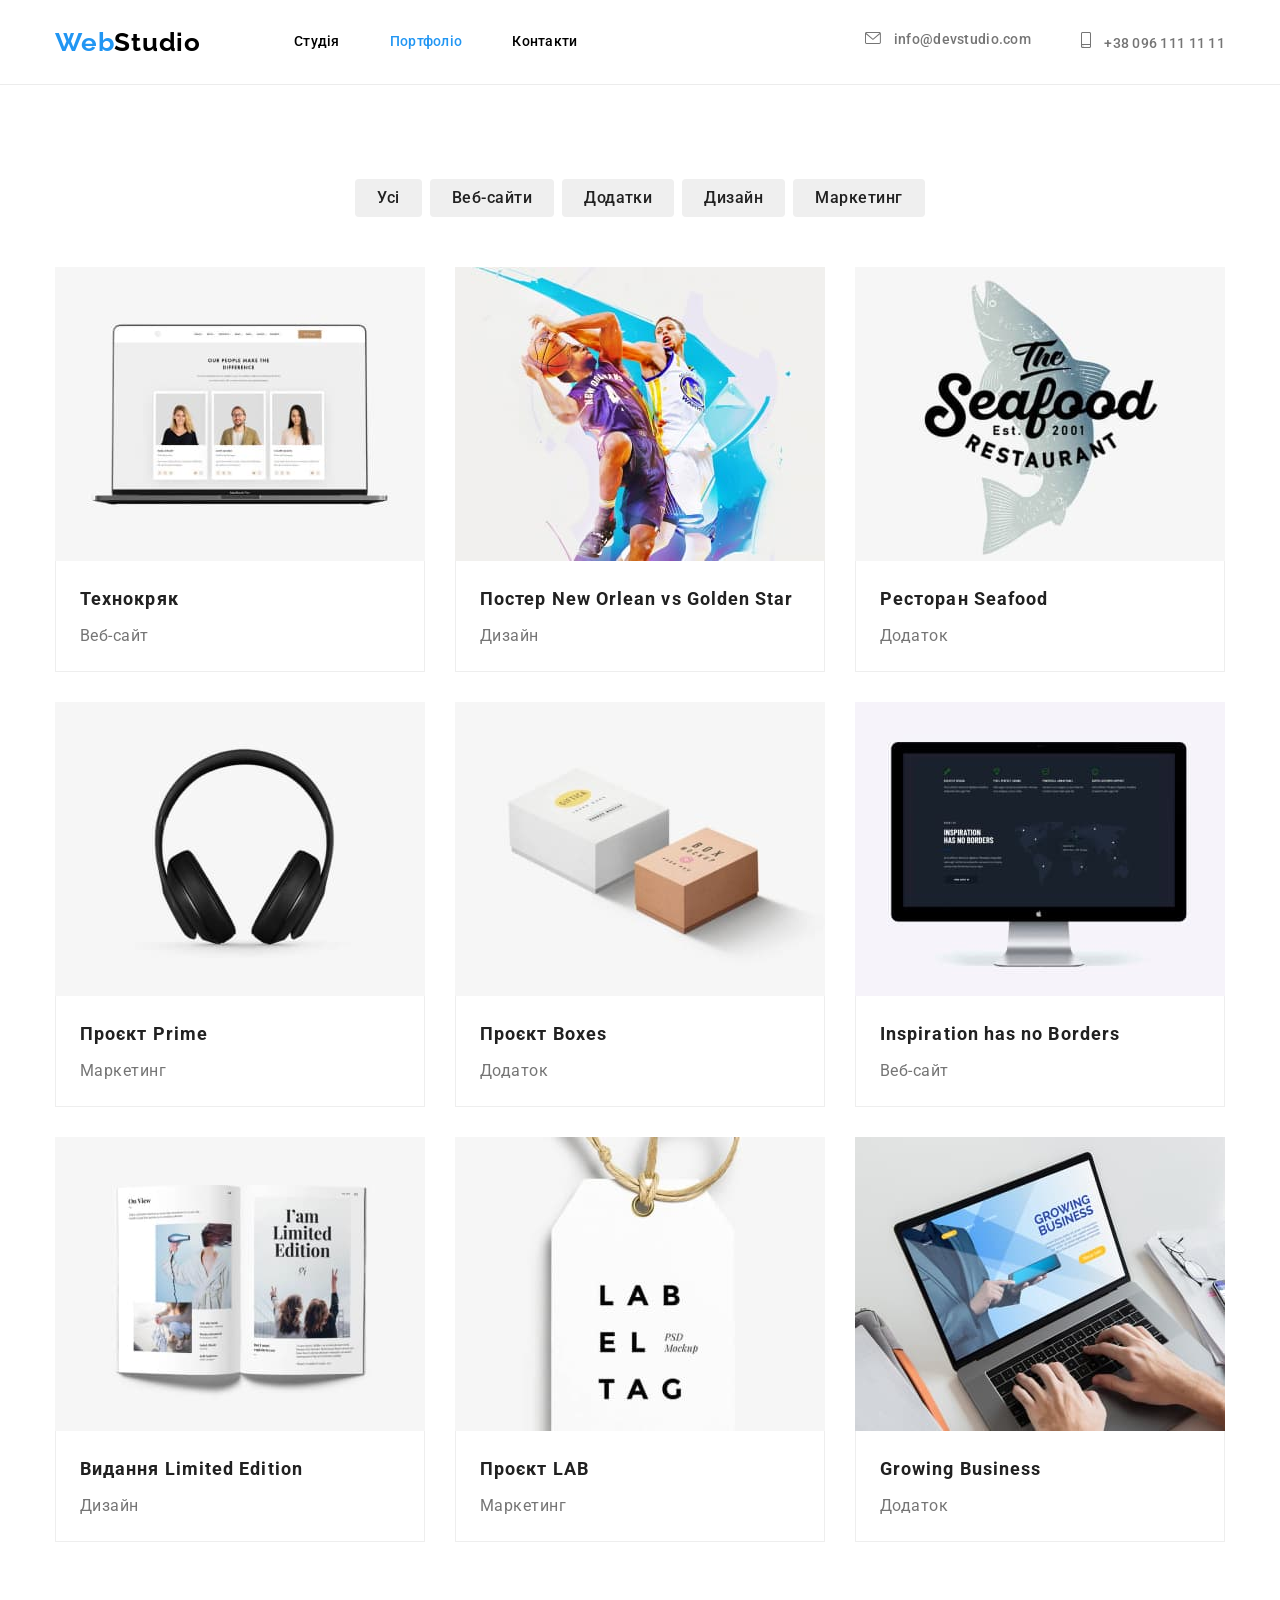
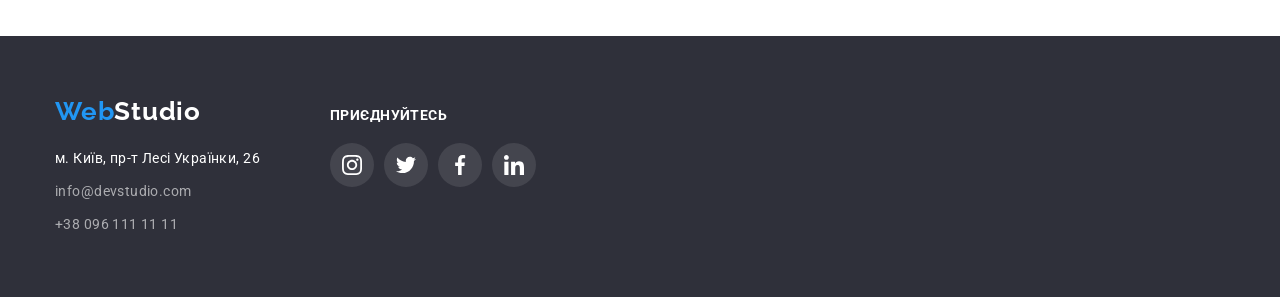
==== commit 907c17ba: "Update portfolio.html" ====
--- a/portfolio.html
+++ b/portfolio.html
@@ -177,30 +177,30 @@
         <div class="socials">
           <p class="socials-invite">Приєднуйтесь</p>
           <ul class="socials-list">
-            <li class="cosials-item">
-              <a href="#" aria-label="Посилання на Instagram" class="cosials-link-footer">
-                <svg class="cosials-icon-footer" width="20" height="20">
+            <li class="socials-item">
+              <a href="#" aria-label="Посилання на Instagram" class="socials-link-footer">
+                <svg class="socials-icon-footer" width="20" height="20">
                   <use href="./images/sprite.svg#icon-instagram"></use>
                 </svg>
               </a>
             </li>
-            <li class="cosials-item">
-              <a href="#" aria-label="Посилання на Twitter" class="cosials-link-footer">
-                <svg class="cosials-icon-footer" width="20" height="20">
+            <li class="socials-item">
+              <a href="#" aria-label="Посилання на Twitter" class="socials-link-footer">
+                <svg class="socials-icon-footer" width="20" height="20">
                   <use href="./images/sprite.svg#icon-twitter"></use>
                 </svg>
               </a>
             </li>
-            <li class="cosials-item">
-              <a href="#" aria-label="Посилання на Facebook" class="cosials-link-footer">
-                <svg class="cosials-icon-footer" width="20" height="20">
+            <li class="socials-item">
+              <a href="#" aria-label="Посилання на Facebook" class="socials-link-footer">
+                <svg class="socials-icon-footer" width="20" height="20">
                   <use href="./images/sprite.svg#icon-facebook"></use>
                 </svg>
               </a>
             </li>
-            <li class="cosials-item">
-              <a href="#" aria-label="Посилання на Linkedin" class="cosials-link-footer">
-                <svg class="cosials-icon-footer" width="20" height="20">
+            <li class="socials-item">
+              <a href="#" aria-label="Посилання на Linkedin" class="socials-link-footer">
+                <svg class="socials-icon-footer" width="20" height="20">
                   <use href="./images/sprite.svg#icon-linkedin"></use>
                 </svg>
               </a>
--- a/css/styles.css
+++ b/css/styles.css
@@ -1,5 +1,4 @@
 /* common css */
-
 
 :root {
     --accent-color: #2196F3;
@@ -53,22 +52,6 @@
     margin: 0 auto;
 }
 
-.logo {
-    font-family: 'Raleway';
-    font-style: normal;
-    font-weight: 700;
-    font-size: 26px;
-    line-height: 1.19;
-    letter-spacing: 0.03em;
-    color: var(--accent-color);
-}
-.logo-header {
-    color: var(--logo-color-text);
-}
-.logo-footer {
-    color: var(--white-color-text);
-}
-
 .visually-hidden {
     position: absolute;
     white-space: nowrap;
@@ -103,10 +86,26 @@
     padding-bottom: 94px;
 }
 
-
+.logo {
+    font-family: 'Raleway';
+    font-style: normal;
+    font-weight: 700;
+    font-size: 26px;
+    line-height: 1.19;
+    letter-spacing: 0.03em;
+    color: var(--accent-color);
+}
+
+.logo-header {
+    color: var(--logo-color-text);
+}
+
+.logo-footer {
+    color: var(--white-color-text);
+}
+
+/* header */
 /* site nav */
-
-
 .link {
     font-style: normal;
     font-weight: 500;
@@ -185,9 +184,15 @@
 
 .header-contacts-icon {
     margin-right: 10px;
-}
-
-
+    fill: var(--secondary-color-text);
+}
+
+.header-contacts .contacts:hover .header-contacts-icon,
+.header-contacts .contacts:focus .header-contacts-icon {
+    fill: var(--accent-color);
+}
+
+/* footer */
 footer {
     padding-top: 60px;
     padding-bottom: 60px;
@@ -233,7 +238,7 @@
 
 .footer {
     display: flex;
-    align-items: center;
+    align-items: baseline;
 
 }
 
@@ -254,15 +259,16 @@
 
 .socials-list {
     display: flex;
+    justify-content: center;
     gap: 10px;
 }
 
-.cosials-item-footer {
+.socials-item {
     width: 44px;
     height: 44px;
 }
 
-.cosials-link-footer {
+.socials-link-footer {
     display: flex;
     align-items: center;
     justify-content: center;
@@ -272,12 +278,12 @@
     border-radius: 50%;
 }
 
-.footer-icon {
+.socials-icon-footer {
     fill: var(--white-color-text);
 }
 
-.cosials-link-footer:hover,
-.cosials-link-footer:focus {
+.socials-link-footer:hover,
+.socials-link-footer:focus {
     background-color: var(--accent-color);
 }
 
@@ -350,20 +356,20 @@
 
 .feutures-list {
     display: flex;
-    justify-content: space-between;
+    gap: 30px;
 }
 
 .feutures-list-item {
-    max-width: 270px;
-}
-
-.feutures-list-item::before {
-    display: block;
+    flex-basis: calc((100% - 90px) / 4);
+}
+
+.feutures-decor {
+    display: flex;
+    align-items: center;
+    justify-content: center;
     margin-bottom: 30px;
-    content: "";
     height: 120px;
     background-color: var(--secondary-color-bg);
-    
 }
 
 .feutures-list .title {
@@ -425,7 +431,34 @@
     line-height: 19px;
     text-align: center;
     letter-spacing: 0.03em;
-}
+    margin-bottom: 16px;
+}
+
+/* .socials-list and .socials-item create added above */
+.socials-link {
+    display: flex;
+    align-items: center;
+    justify-content: center;
+    width: 100%;
+    height: 100%;
+    background-color: #FFFFFF;
+    border-radius: 50%;
+}
+
+.socials-icon {
+    fill: #AFB1B8;
+}
+
+.socials-link:hover,
+.socials-link:focus {
+    background-color: var(--accent-color);
+}
+
+.socials-link:hover .socials-icon,
+.socials-link:focus .socials-icon {
+    fill: var(--white-color-text);
+}
+
 
 .clients-list {
     display: flex;
